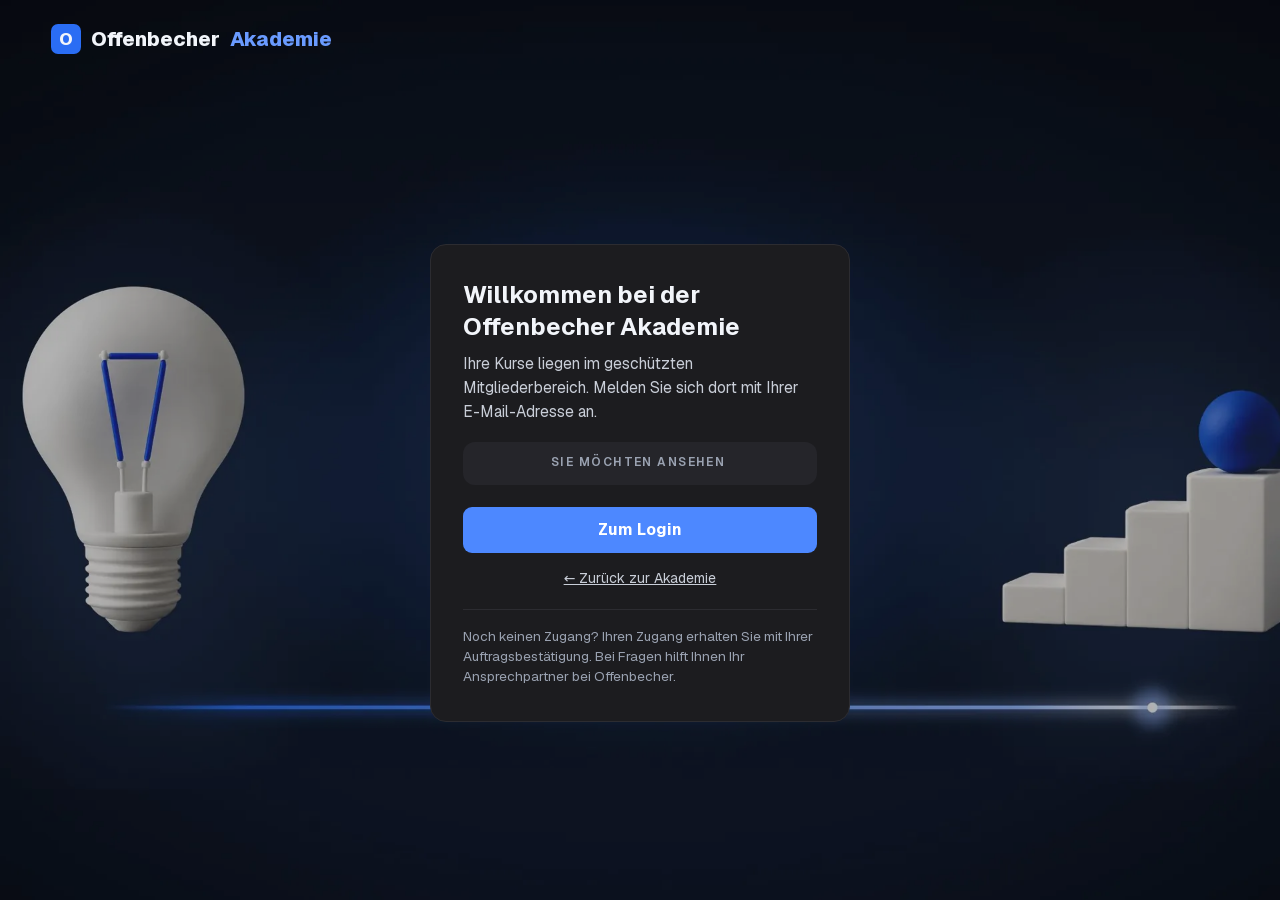
==== login/index.html @ 3724ee04 "Akademie-Seite: Schaufenster + Login-Weiterleitung Co-Authored-By: Claude Fable 5.2 <noreply@anthrop" ====
<!doctype html><html lang="de"><head><meta charset="utf-8"><meta name="viewport" content="width=device-width, initial-scale=1"><meta name="robots" content="noindex,nofollow"><link rel="icon" href="/bilder/favicon.png"><title>Anmelden · Offenbecher Akademie</title><style>/* latin-ext */
@font-face {
  font-family: 'Geist';
  font-style: normal;
  font-weight: 400;
  font-display: swap;
  src: url(/schrift/gyByhwUxId8gMEwSGFWNOITddY4.woff2) format('woff2');
  unicode-range: U+0100-02BA, U+02BD-02C5, U+02C7-02CC, U+02CE-02D7, U+02DD-02FF, U+0304, U+0308, U+0329, U+1D00-1DBF, U+1E00-1E9F, U+1EF2-1EFF, U+2020, U+20A0-20AB, U+20AD-20C4, U+2113, U+2C60-2C7F, U+A720-A7FF;
}
/* latin */
@font-face {
  font-family: 'Geist';
  font-style: normal;
  font-weight: 400;
  font-display: swap;
  src: url(/schrift/gyByhwUxId8gMEwcGFWNOITd.woff2) format('woff2');
  unicode-range: U+0000-00FF, U+0131, U+0152-0153, U+02BB-02BC, U+02C6, U+02DA, U+02DC, U+0304, U+0308, U+0329, U+2000-206F, U+20AC, U+2122, U+2191, U+2193, U+2212, U+2215, U+FEFF, U+FFFD;
}
/* latin-ext */
@font-face {
  font-family: 'Geist';
  font-style: normal;
  font-weight: 500;
  font-display: swap;
  src: url(/schrift/gyByhwUxId8gMEwSGFWNOITddY4.woff2) format('woff2');
  unicode-range: U+0100-02BA, U+02BD-02C5, U+02C7-02CC, U+02CE-02D7, U+02DD-02FF, U+0304, U+0308, U+0329, U+1D00-1DBF, U+1E00-1E9F, U+1EF2-1EFF, U+2020, U+20A0-20AB, U+20AD-20C4, U+2113, U+2C60-2C7F, U+A720-A7FF;
}
/* latin */
@font-face {
  font-family: 'Geist';
  font-style: normal;
  font-weight: 500;
  font-display: swap;
  src: url(/schrift/gyByhwUxId8gMEwcGFWNOITd.woff2) format('woff2');
  unicode-range: U+0000-00FF, U+0131, U+0152-0153, U+02BB-02BC, U+02C6, U+02DA, U+02DC, U+0304, U+0308, U+0329, U+2000-206F, U+20AC, U+2122, U+2191, U+2193, U+2212, U+2215, U+FEFF, U+FFFD;
}
/* latin-ext */
@font-face {
  font-family: 'Geist';
  font-style: normal;
  font-weight: 600;
  font-display: swap;
  src: url(/schrift/gyByhwUxId8gMEwSGFWNOITddY4.woff2) format('woff2');
  unicode-range: U+0100-02BA, U+02BD-02C5, U+02C7-02CC, U+02CE-02D7, U+02DD-02FF, U+0304, U+0308, U+0329, U+1D00-1DBF, U+1E00-1E9F, U+1EF2-1EFF, U+2020, U+20A0-20AB, U+20AD-20C4, U+2113, U+2C60-2C7F, U+A720-A7FF;
}
/* latin */
@font-face {
  font-family: 'Geist';
  font-style: normal;
  font-weight: 600;
  font-display: swap;
  src: url(/schrift/gyByhwUxId8gMEwcGFWNOITd.woff2) format('woff2');
  unicode-range: U+0000-00FF, U+0131, U+0152-0153, U+02BB-02BC, U+02C6, U+02DA, U+02DC, U+0304, U+0308, U+0329, U+2000-206F, U+20AC, U+2122, U+2191, U+2193, U+2212, U+2215, U+FEFF, U+FFFD;
}
/* latin-ext */
@font-face {
  font-family: 'Geist';
  font-style: normal;
  font-weight: 700;
  font-display: swap;
  src: url(/schrift/gyByhwUxId8gMEwSGFWNOITddY4.woff2) format('woff2');
  unicode-range: U+0100-02BA, U+02BD-02C5, U+02C7-02CC, U+02CE-02D7, U+02DD-02FF, U+0304, U+0308, U+0329, U+1D00-1DBF, U+1E00-1E9F, U+1EF2-1EFF, U+2020, U+20A0-20AB, U+20AD-20C4, U+2113, U+2C60-2C7F, U+A720-A7FF;
}
/* latin */
@font-face {
  font-family: 'Geist';
  font-style: normal;
  font-weight: 700;
  font-display: swap;
  src: url(/schrift/gyByhwUxId8gMEwcGFWNOITd.woff2) format('woff2');
  unicode-range: U+0000-00FF, U+0131, U+0152-0153, U+02BB-02BC, U+02C6, U+02DA, U+02DC, U+0304, U+0308, U+0329, U+2000-206F, U+20AC, U+2122, U+2191, U+2193, U+2212, U+2215, U+FEFF, U+FFFD;
}
/* latin-ext */
@font-face {
  font-family: 'Geist';
  font-style: normal;
  font-weight: 800;
  font-display: swap;
  src: url(/schrift/gyByhwUxId8gMEwSGFWNOITddY4.woff2) format('woff2');
  unicode-range: U+0100-02BA, U+02BD-02C5, U+02C7-02CC, U+02CE-02D7, U+02DD-02FF, U+0304, U+0308, U+0329, U+1D00-1DBF, U+1E00-1E9F, U+1EF2-1EFF, U+2020, U+20A0-20AB, U+20AD-20C4, U+2113, U+2C60-2C7F, U+A720-A7FF;
}
/* latin */
@font-face {
  font-family: 'Geist';
  font-style: normal;
  font-weight: 800;
  font-display: swap;
  src: url(/schrift/gyByhwUxId8gMEwcGFWNOITd.woff2) format('woff2');
  unicode-range: U+0000-00FF, U+0131, U+0152-0153, U+02BB-02BC, U+02C6, U+02DA, U+02DC, U+0304, U+0308, U+0329, U+2000-206F, U+20AC, U+2122, U+2191, U+2193, U+2212, U+2215, U+FEFF, U+FFFD;
}
/* latin-ext */
@font-face {
  font-family: 'Geist';
  font-style: normal;
  font-weight: 900;
  font-display: swap;
  src: url(/schrift/gyByhwUxId8gMEwSGFWNOITddY4.woff2) format('woff2');
  unicode-range: U+0100-02BA, U+02BD-02C5, U+02C7-02CC, U+02CE-02D7, U+02DD-02FF, U+0304, U+0308, U+0329, U+1D00-1DBF, U+1E00-1E9F, U+1EF2-1EFF, U+2020, U+20A0-20AB, U+20AD-20C4, U+2113, U+2C60-2C7F, U+A720-A7FF;
}
/* latin */
@font-face {
  font-family: 'Geist';
  font-style: normal;
  font-weight: 900;
  font-display: swap;
  src: url(/schrift/gyByhwUxId8gMEwcGFWNOITd.woff2) format('woff2');
  unicode-range: U+0000-00FF, U+0131, U+0152-0153, U+02BB-02BC, U+02C6, U+02DA, U+02DC, U+0304, U+0308, U+0329, U+2000-206F, U+20AC, U+2122, U+2191, U+2193, U+2212, U+2215, U+FEFF, U+FFFD;
}
:root{--bg:#060910;--karte:#10151f;--blau:#2A6DF4;--blau2:#6a9bff;--text:#f2f5fa;--grau:#a7b1c3}
*{box-sizing:border-box;margin:0}html{scroll-behavior:smooth}
body{background:var(--bg);color:var(--text);font-family:Geist,system-ui,-apple-system,sans-serif;overflow-x:hidden;-webkit-font-smoothing:antialiased}
a{color:inherit}

body{min-height:100vh;background:#060910 url(/bilder/login-hintergrund.webp) center/cover no-repeat fixed}
.dunkel{position:fixed;inset:0;background:rgba(0,0,0,.28)}
.kopf{position:relative;z-index:2;display:flex;align-items:center;padding:24px 4vw}
.logo{display:flex;align-items:center;gap:10px;font-weight:800;font-size:20px;text-decoration:none}.logo i{width:30px;height:30px;border-radius:7px;background:var(--blau);display:flex;align-items:center;justify-content:center;font-style:normal;font-size:17px}.logo span{color:var(--blau2)}
.wrap{position:relative;z-index:2;min-height:calc(100vh - 90px);display:flex;align-items:center;justify-content:center;padding:16px}
.karte{width:420px;max-width:100%;background:#1c1c1f;border:1px solid #2c2c31;border-radius:16px;padding:34px 32px}
.karte h1{font-size:24px;line-height:1.3;font-weight:700;margin-bottom:10px}
.karte p{font-size:15.5px;line-height:1.55;color:#c9ced8}
.kurs{display:flex;gap:14px;align-items:center;background:#25252a;border-radius:12px;padding:12px;margin:18px 0 4px}
.kurs img{width:62px;height:auto}.kurs small{display:block;font-size:12px;color:#9aa2b1;text-transform:uppercase;letter-spacing:.12em;font-weight:600}.kurs b{display:block;font-size:17px;margin-top:3px}
.los{display:flex;align-items:center;justify-content:center;width:100%;height:46px;margin-top:22px;border-radius:9px;background:#4D88FF;color:#fff;font-weight:700;font-size:16px;text-decoration:none}.los:hover{filter:brightness(1.08)}
.neben{display:block;text-align:center;margin-top:16px;font-size:14px;color:#c9ced8}
.klein{margin-top:22px;padding-top:16px;border-top:1px solid #2c2c31;font-size:13.5px;line-height:1.5;color:#9aa2b1}
</style></head><body><div class="dunkel"></div><div class="kopf"><a class="logo" href="/"><i>O</i>Offenbecher <span>Akademie</span></a></div><div class="wrap"><div class="karte"><h1>Willkommen bei der Offenbecher Akademie</h1><p>Ihre Kurse liegen im geschützten Mitgliederbereich. Melden Sie sich dort mit Ihrer E-Mail-Adresse an.</p><div class="kurs" id="kurs" hidden><img id="kimg" alt=""><div><small>Sie möchten ansehen</small><b id="kt"></b></div></div><a class="los" id="los" href="https://offenbecher.mymemberspot.de/auth/login">Zum Login</a><a class="neben" href="/">← Zurück zur Akademie</a><div class="klein">Noch keinen Zugang? Ihren Zugang erhalten Sie mit Ihrer Auftragsbestätigung. Bei Fragen hilft Ihnen Ihr Ansprechpartner bei Offenbecher.</div></div></div><script>const T={"start": "Start mit Offenbecher", "live": "Live-Calls", "omni": "Omnichannel-Marketing", "chatgpt": "Gefunden bei ChatGPT", "sterne": "Google-Bewertungen", "website": "Ihre Website", "ads": "Google Ads", "social": "Social Media", "vorort": "Neukunden vor Ort", "bestand": "Bestandskunden", "personal": "Personalgewinnung", "wiki": "Ihr Betriebs-Wiki", "ki": "Umgang mit KI", "mindset": "Unternehmer-Mindset"};
const k=new URLSearchParams(location.search).get('kurs');
if(k&&T[k]){document.getElementById('kurs').hidden=false;document.getElementById('kt').textContent=T[k];document.getElementById('kimg').src='/bilder/huelle-'+k+'.webp';}
</script></body></html>
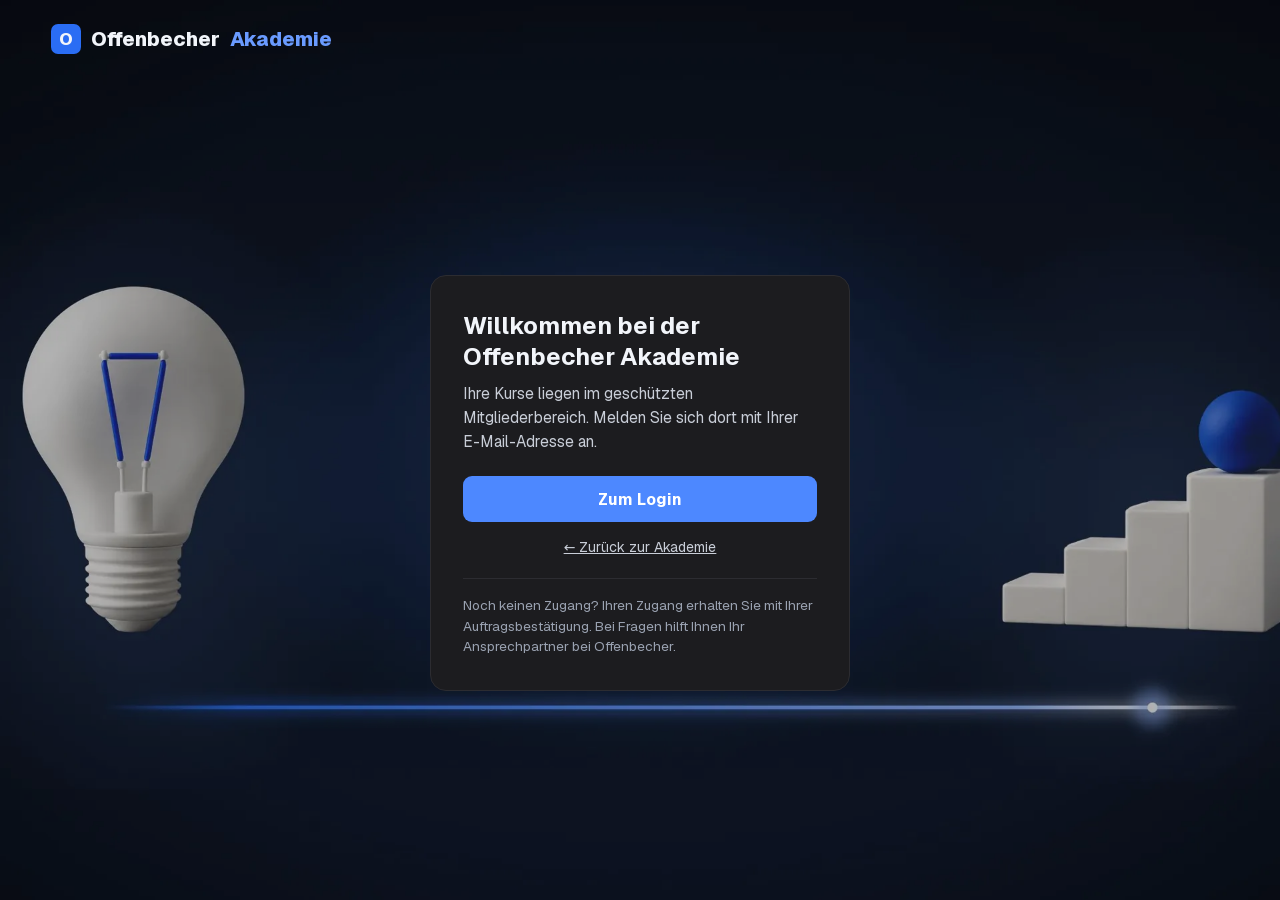
==== commit f46d18b5: "Login-Seite: leeres Kursfeld ausblenden Co-Authored-By: Claude Fable 5.2 <noreply@anthropic.com>" ====
--- a/login/index.html
+++ b/login/index.html
@@ -119,7 +119,7 @@
 .karte{width:420px;max-width:100%;background:#1c1c1f;border:1px solid #2c2c31;border-radius:16px;padding:34px 32px}
 .karte h1{font-size:24px;line-height:1.3;font-weight:700;margin-bottom:10px}
 .karte p{font-size:15.5px;line-height:1.55;color:#c9ced8}
-.kurs{display:flex;gap:14px;align-items:center;background:#25252a;border-radius:12px;padding:12px;margin:18px 0 4px}
+[hidden]{display:none!important}.kurs{display:flex;gap:14px;align-items:center;background:#25252a;border-radius:12px;padding:12px;margin:18px 0 4px}
 .kurs img{width:62px;height:auto}.kurs small{display:block;font-size:12px;color:#9aa2b1;text-transform:uppercase;letter-spacing:.12em;font-weight:600}.kurs b{display:block;font-size:17px;margin-top:3px}
 .los{display:flex;align-items:center;justify-content:center;width:100%;height:46px;margin-top:22px;border-radius:9px;background:#4D88FF;color:#fff;font-weight:700;font-size:16px;text-decoration:none}.los:hover{filter:brightness(1.08)}
 .neben{display:block;text-align:center;margin-top:16px;font-size:14px;color:#c9ced8}
